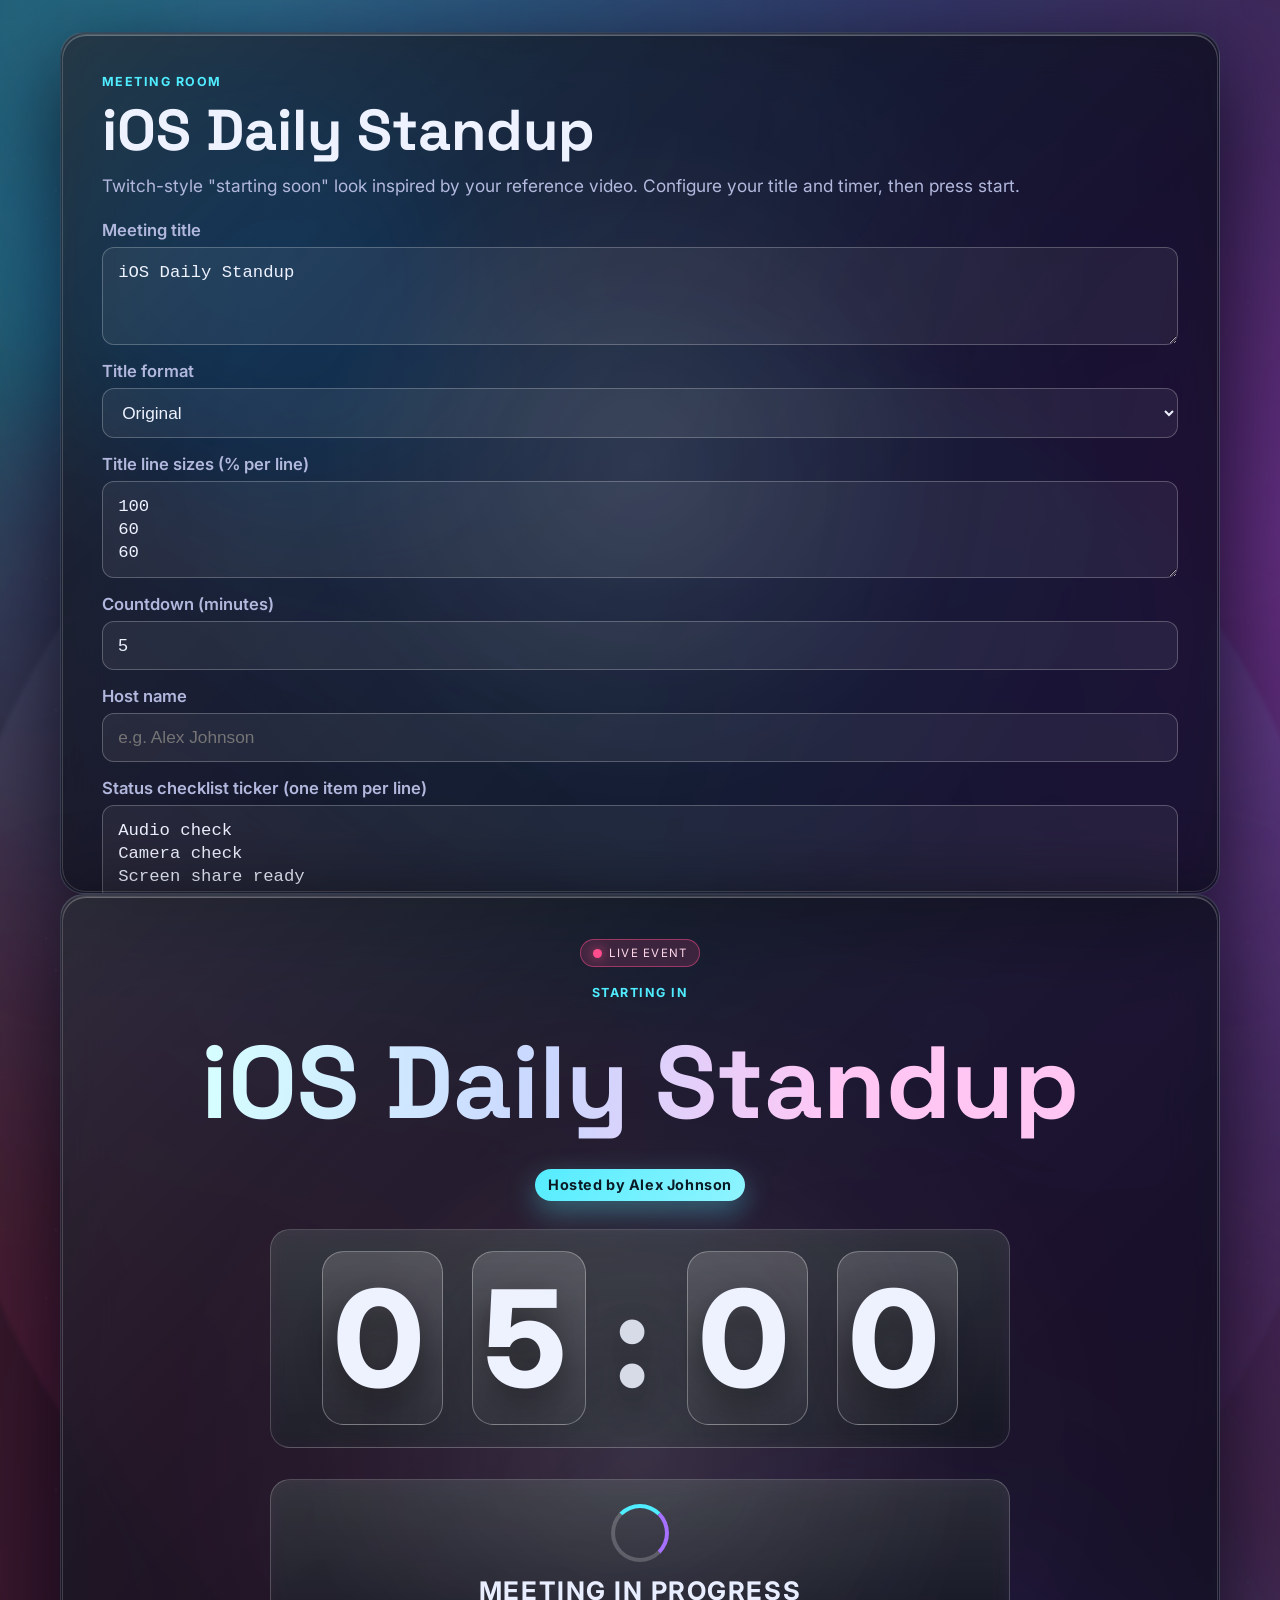
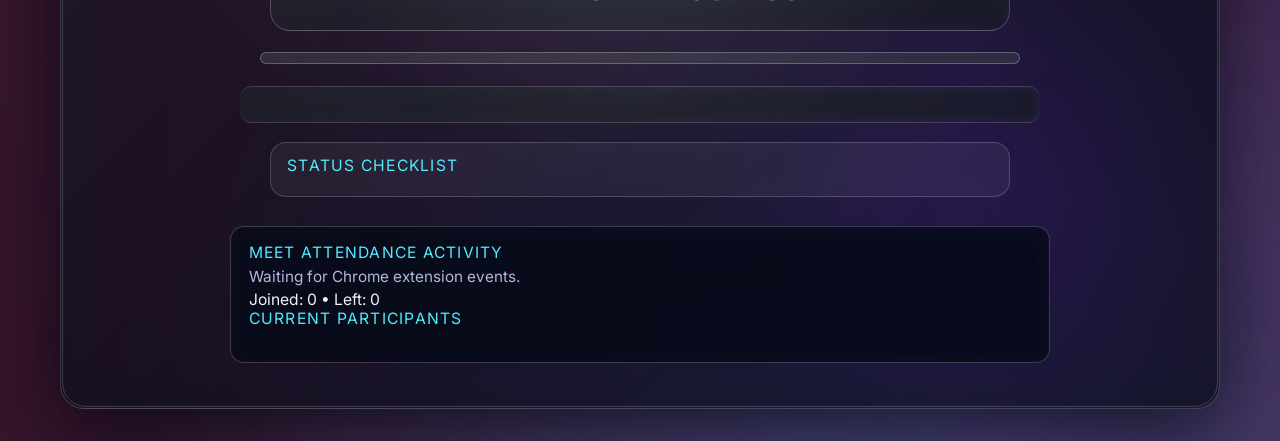
==== index.html @ 5a199151 "Show status checklist items in waiting screen UI" ====
<!doctype html>
<html lang="en">
  <head>
    <meta charset="UTF-8" />
    <meta name="viewport" content="width=device-width, initial-scale=1.0" />
    <title>Meeting Waiting Screen</title>
    <link rel="preconnect" href="https://fonts.googleapis.com" />
    <link rel="preconnect" href="https://fonts.gstatic.com" crossorigin />
    <link
      href="https://fonts.googleapis.com/css2?family=Inter:wght@400;600;700;800&family=Space+Grotesk:wght@500;700&display=swap"
      rel="stylesheet"
    />
    <link rel="stylesheet" href="styles.css" />
  </head>
  <body>
    <main class="app-shell">
      <div class="bg-motion-layer" aria-hidden="true"></div>
      <div class="liquid-bg liquid-bg-a" aria-hidden="true"></div>
      <div class="liquid-bg liquid-bg-b" aria-hidden="true"></div>
      <div class="liquid-bg liquid-bg-c" aria-hidden="true"></div>
          <div class="aurora aurora-a"></div>
          <div class="aurora aurora-b"></div>
          <div class="nebula-ring" aria-hidden="true"></div>
          <div class="prism-overlay" aria-hidden="true"></div>
          <div class="scanline-overlay" aria-hidden="true"></div>
          <div class="sparkle-overlay" aria-hidden="true"></div>
          <div class="grid-overlay" aria-hidden="true"></div>

      <section class="panel config-panel" id="configPanel">
        <p class="eyebrow">Meeting Room</p>
        <h1 id="titlePreview">iOS Daily Standup</h1>
        <p class="subtitle">
          Twitch-style "starting soon" look inspired by your reference video.
          Configure your title and timer, then press start.
        </p>

        <form id="configForm" class="form-grid" autocomplete="off">
          <label>
            Meeting title
            <textarea
              id="meetingTitle"
              rows="3"
              maxlength="140"
              placeholder="Type your meeting title (multiple lines supported)"
              required
            >iOS Daily Standup</textarea>
          </label>

          <label>
            Title format
            <select id="titleFormat">
              <option value="original">Original</option>
              <option value="uppercase">UPPERCASE</option>
              <option value="titlecase">Title Case</option>
            </select>
          </label>

          <label>
            Title line sizes (% per line)
            <textarea
              id="titleLineSizes"
              rows="3"
              placeholder="100&#10;75&#10;60"
            >100
60
60</textarea>
          </label>

          <label>
            Countdown (minutes)
            <input
              id="meetingMinutes"
              type="number"
              min="1"
              max="180"
              value="5"
              required
            />
          </label>

          <label>
            Host name
            <input
              id="meetingHost"
              type="text"
              maxlength="80"
              placeholder="e.g. Alex Johnson"
            />
          </label>

          <label>
            Status checklist ticker (one item per line)
            <textarea
              id="tickerChecklist"
              rows="3"
              maxlength="180"
              placeholder="Audio check&#10;Camera check&#10;Screen share ready"
            >Audio check
Camera check
Screen share ready</textarea>
          </label>

          <label>
            Animated background style
            <select id="backgroundTheme">
              <option value="nebula">Nebula Glow</option>
              <option value="sunset">Sunset Wave</option>
              <option value="matrix">Matrix Pulse</option>
              <option value="frost">Frost Bloom</option>
            </select>
          </label>

          <label class="checkbox-field">
            <input id="gentleVisuals" type="checkbox" checked />
            Gentle visuals (reduce blinking)
          </label>

          <label>
            Background music (built-in tracks)
            <select id="meetingMusicPreset">
              <option value="">No music</option>
              <option value="music/CalmWorkflow-FULL.mp3">Calm Workflow (Focus)</option>
              <option value="music/ChillVibesOnly-FULL.mp3">Chill Vibes Only (Lo‑fi)</option>
              <option value="music/AGrantedWish-FULL.mp3">A Granted Wish</option>
              <option value="music/Awards.mp3">Awards</option>
              <option value="music/BeyondtheSunset-FULL.mp3">Beyond the Sunset</option>
              <option value="music/BlueSkyFULL.mp3">Blue Sky</option>
              <option value="music/CalmCorporateAmbient.mp3">Calm Corporate Ambient</option>
              <option value="music/Champions-FULL.mp3">Champions</option>
              <option value="music/CorporateMotivationalInspiration-FULL.mp3">Corporate Motivational Inspiration</option>
              <option value="music/CorporatePerfection-FULL.mp3">Corporate Perfection</option>
              <option value="music/DanceAllNight-FULL.mp3">Dance All Night</option>
              <option value="music/DecisionsFULL.mp3">Decisions</option>
              <option value="music/Discover FULL.mp3">Discover</option>
              <option value="music/DreamCorporation-FULL.mp3">Dream Corporation</option>
              <option value="music/7bolzaZvgKbE.128.mp3">7bolzaZvgKbE (Upbeat)</option>
            </select>
          </label>

          <label>
            Or upload local music (mp3)
            <input id="meetingMusic" type="file" accept="audio/mpeg,audio/mp3" />
          </label>

          <div class="audio-preview-controls">
            <button id="previewMusicBtn" type="button">Preview Music</button>
            <span id="previewMusicStatus" class="preview-status">No track selected.</span>
          </div>

          <p class="inline-help">
            Use the included Chrome extension to push Meet participant updates directly to this page via
            <code>window.postMessage</code> using
            <code>{ type: "meet-presence-event", event: { type: "joined"|"left", name, timestamp, id? } }</code>.
            <span class="inline-help-actions">
              <a
                class="help-install-btn"
                href="https://developer.chrome.com/docs/extensions/get-started/tutorial/hello-world#load-unpacked"
                target="_blank"
                rel="noopener noreferrer"
              >
                Click here to install (quick guide)
              </a>
            </span>
            Chrome does not allow one-click install for local folders, so for this repo you still need:
            open
            <a href="chrome://extensions" target="_blank" rel="noopener noreferrer">chrome://extensions</a>,
            enable <strong>Developer mode</strong>, then click <strong>Load unpacked</strong> and select
            <code>chrome-extension/</code>.
          </p>

          <button id="startBtn" type="submit">Start Waiting Screen</button>
        </form>
      </section>

      <section class="panel waiting-panel hidden" id="waitingPanel">
        <div class="live-chip" aria-hidden="true"><span></span> LIVE EVENT</div>
        <p class="badge">Starting in</p>
        <h2 id="meetingTitleDisplay" class="waiting-title">iOS Daily Standup</h2>
        <p id="meetingHostDisplay" class="host-pill hidden">Hosted by Alex Johnson</p>

        <div class="countdown-stage" id="countdownStage">
          <p id="countdownDisplay" class="timer" aria-live="polite">
            <span class="digit" data-digit="m1">0</span>
            <span class="digit" data-digit="m2">5</span>
            <span class="colon">:</span>
            <span class="digit" data-digit="s1">0</span>
            <span class="digit" data-digit="s2">0</span>
          </p>
        </div>

        <div id="inProgressStage" class="in-progress-stage hidden" hidden aria-live="polite">
          <span class="in-progress-spinner" aria-hidden="true"></span>
          <p class="in-progress-text">Meeting in progress</p>
        </div>

        <div class="progress-bar-wrap" aria-hidden="true">
          <div class="progress-bar" id="barProgress"></div>
        </div>

        <p class="ticker" id="tickerText">
          <span class="ticker-track" id="tickerTrack">Stream intro mode active • Audio check • Camera check • Screen share ready • Stream intro mode active • Audio check • Camera check • Screen share ready •</span>
        </p>

        <section class="status-checklist-panel" aria-live="polite">
          <p class="presence-title">Status checklist</p>
          <ul id="statusChecklistDisplay" class="status-checklist-list"></ul>
        </section>

        <section class="presence-panel" id="presencePanel" aria-live="polite">
          <p class="presence-title">Meet attendance activity</p>
          <p class="presence-status" id="presenceStatus">
            Waiting for Chrome extension events.
          </p>
          <p class="presence-counts">
            Joined: <span id="joinedCount">0</span> • Left: <span id="leftCount">0</span>
          </p>
          <p class="presence-title">Current participants</p>
          <ul id="presencePeople" class="presence-events"></ul>
          <ul id="presenceEvents" class="presence-events hidden" aria-hidden="true"></ul>
        </section>

      </section>
    </main>

    <script src="script.js"></script>
  </body>
</html>
---- styles.css ----
:root {
  color-scheme: dark;
  --bg: #020207;
  --panel: rgba(5, 8, 18, 0.78);
  --panel-border: rgba(201, 226, 255, 0.2);
  --text: #eef2ff;
  --muted: #b2b8dd;
  --accent: #50ecff;
  --accent-2: #a771ff;
  --danger: #ff4d8d;
}

* {
  box-sizing: border-box;
}

body {
  margin: 0;
  min-height: 100vh;
  font-family: 'Inter', system-ui, sans-serif;
  color: var(--text);
  --mx: 50%;
  --my: 50%;
  background: radial-gradient(circle at 22% 10%, #12185a 0, transparent 36%),
    radial-gradient(circle at 80% 20%, #4a145f 0, transparent 40%),
    radial-gradient(circle at 52% 84%, #0a4564 0, transparent 34%), var(--bg);
  background-size: 130% 130%;
  animation: ambientShift 18s ease-in-out infinite;
  overflow-x: hidden;
  overflow-y: auto;
}

body[data-bg-theme='nebula'] {
  --bg: #020207;
  --panel: rgba(5, 8, 18, 0.78);
  --panel-border: rgba(201, 226, 255, 0.2);
  --accent: #50ecff;
  --accent-2: #a771ff;
  --danger: #ff4d8d;
}

body[data-bg-theme='sunset'] {
  --bg: #1a0814;
  --panel: rgba(26, 10, 25, 0.76);
  --panel-border: rgba(255, 203, 164, 0.28);
  --accent: #ff9f5d;
  --accent-2: #ff5fa2;
  --danger: #ff4d8d;
  background: radial-gradient(circle at 12% 12%, #4f113d 0, transparent 37%),
    radial-gradient(circle at 86% 16%, #933417 0, transparent 42%),
    radial-gradient(circle at 52% 86%, #3f173a 0, transparent 38%), var(--bg);
}

body[data-bg-theme='matrix'] {
  --bg: #030f0a;
  --panel: rgba(3, 20, 13, 0.8);
  --panel-border: rgba(125, 255, 180, 0.24);
  --accent: #4dff9f;
  --accent-2: #30d2be;
  --danger: #7dffb4;
  background: radial-gradient(circle at 15% 10%, #0f532f 0, transparent 37%),
    radial-gradient(circle at 80% 18%, #0d4538 0, transparent 42%),
    radial-gradient(circle at 50% 82%, #07271e 0, transparent 38%), var(--bg);
}

body[data-bg-theme='frost'] {
  --bg: #07111d;
  --panel: rgba(8, 20, 34, 0.78);
  --panel-border: rgba(185, 233, 255, 0.24);
  --accent: #7fd5ff;
  --accent-2: #9fbeff;
  --danger: #7bd8ff;
  background: radial-gradient(circle at 15% 10%, #174a74 0, transparent 37%),
    radial-gradient(circle at 84% 20%, #1d3268 0, transparent 42%),
    radial-gradient(circle at 50% 88%, #0a2e4f 0, transparent 38%), var(--bg);
}

.app-shell {
  min-height: 100vh;
  display: grid;
  place-items: center;
  padding: clamp(1.2rem, 3vw, 2rem);
  position: relative;
  overflow: hidden;
}

.bg-motion-layer {
  position: absolute;
  inset: -35%;
  pointer-events: none;
  z-index: 0;
  opacity: 0.55;
  background: conic-gradient(
      from 0deg at 25% 32%,
      rgba(80, 236, 255, 0.35),
      rgba(167, 113, 255, 0.18),
      rgba(255, 77, 141, 0.28),
      rgba(94, 255, 181, 0.22),
      rgba(80, 236, 255, 0.35)
    ),
    radial-gradient(circle at 70% 65%, rgba(140, 161, 255, 0.28), transparent 52%);
  filter: blur(50px) saturate(125%);
  transform-origin: 50% 50%;
  animation: bgOrbit 28s linear infinite, bgPulse 12s ease-in-out infinite;
}

.liquid-bg {
  position: absolute;
  width: 120vmax;
  aspect-ratio: 1;
  border-radius: 43% 57% 53% 47% / 40% 46% 54% 60%;
  pointer-events: none;
  filter: blur(22px) saturate(120%);
  opacity: 0.35;
  z-index: 0;
}

.liquid-bg-a {
  top: -35vmax;
  left: -18vmax;
  background: radial-gradient(circle at 30% 30%, rgba(131, 255, 251, 0.5), rgba(80, 236, 255, 0.12) 48%, transparent 70%);
  animation: liquidMorphA 24s ease-in-out infinite;
}

.liquid-bg-b {
  right: -24vmax;
  bottom: -40vmax;
  background: radial-gradient(circle at 56% 52%, rgba(200, 133, 255, 0.42), rgba(255, 77, 141, 0.16) 46%, transparent 70%);
  animation: liquidMorphB 26s ease-in-out infinite;
}

.liquid-bg-c {
  left: 50%;
  top: 50%;
  width: 95vmax;
  transform: translate(-50%, -50%);
  opacity: 0.26;
  background: radial-gradient(circle at 45% 40%, rgba(94, 255, 181, 0.33), rgba(75, 151, 255, 0.1) 44%, transparent 72%);
  animation: liquidMorphC 20s ease-in-out infinite;
}

.grid-overlay {
  position: absolute;
  inset: 0;
  background-image: linear-gradient(rgba(255, 255, 255, 0.04) 1px, transparent 1px),
    linear-gradient(90deg, rgba(255, 255, 255, 0.03) 1px, transparent 1px);
  background-size: 44px 44px;
  mask-image: radial-gradient(circle at 50% 50%, black 35%, transparent 90%);
  pointer-events: none;
  animation: gridDrift 20s linear infinite;
}

body[data-bg-theme='sunset'] .grid-overlay {
  opacity: 0.25;
  background-image: linear-gradient(rgba(255, 196, 170, 0.14) 1px, transparent 1px),
    linear-gradient(90deg, rgba(255, 146, 163, 0.1) 1px, transparent 1px);
}

body[data-bg-theme='matrix'] .grid-overlay {
  opacity: 0.4;
  background-image: linear-gradient(rgba(77, 255, 159, 0.12) 1px, transparent 1px),
    linear-gradient(90deg, rgba(48, 210, 190, 0.11) 1px, transparent 1px);
}

body[data-bg-theme='frost'] .grid-overlay {
  opacity: 0.34;
  background-image: linear-gradient(rgba(185, 233, 255, 0.12) 1px, transparent 1px),
    linear-gradient(90deg, rgba(159, 190, 255, 0.1) 1px, transparent 1px);
}

.sparkle-overlay {
  position: absolute;
  inset: -20%;
  pointer-events: none;
  opacity: 0.35;
  background-image: radial-gradient(2px 2px at 20% 30%, rgba(255, 255, 255, 0.8), transparent),
    radial-gradient(1.5px 1.5px at 70% 22%, rgba(146, 228, 255, 0.9), transparent),
    radial-gradient(1.8px 1.8px at 84% 74%, rgba(255, 182, 240, 0.85), transparent),
    radial-gradient(1.2px 1.2px at 42% 80%, rgba(255, 255, 255, 0.6), transparent);
  background-size: 260px 260px, 320px 320px, 360px 360px, 280px 280px;
  animation: sparkleDrift 16s linear infinite;
}

.scanline-overlay {
  position: absolute;
  inset: -15%;
  pointer-events: none;
  opacity: 0.1;
  background-image: repeating-linear-gradient(
    180deg,
    rgba(255, 255, 255, 0.08) 0,
    rgba(255, 255, 255, 0.08) 1px,
    transparent 1px,
    transparent 7px
  );
  mix-blend-mode: soft-light;
  animation: scanlineSlide 8s linear infinite;
}

.prism-overlay {
  position: absolute;
  inset: -18%;
  pointer-events: none;
  z-index: 0;
  opacity: 0.34;
  background:
    radial-gradient(circle at 15% 25%, rgba(125, 255, 230, 0.28), transparent 38%),
    radial-gradient(circle at 78% 24%, rgba(255, 131, 228, 0.26), transparent 40%),
    radial-gradient(circle at 52% 78%, rgba(117, 163, 255, 0.22), transparent 42%),
    conic-gradient(
      from 35deg at 50% 50%,
      rgba(80, 236, 255, 0.12),
      rgba(167, 113, 255, 0.08),
      rgba(255, 77, 141, 0.12),
      rgba(94, 255, 181, 0.1),
      rgba(80, 236, 255, 0.12)
    );
  mix-blend-mode: screen;
  filter: blur(12px) saturate(140%);
  animation: prismShift 18s ease-in-out infinite alternate;
}

body[data-bg-theme='frost'] .scanline-overlay {
  opacity: 0.16;
}

body[data-bg-theme='sunset'] .prism-overlay {
  opacity: 0.42;
  filter: blur(10px) saturate(145%);
}

body[data-bg-theme='matrix'] .prism-overlay {
  opacity: 0.3;
  filter: blur(13px) saturate(125%);
}

body[data-bg-theme='frost'] .prism-overlay {
  opacity: 0.36;
}

.aurora {
  position: absolute;
  border-radius: 50%;
  filter: blur(72px);
  opacity: 0.55;
  pointer-events: none;
}

.aurora-a {
  width: 370px;
  height: 370px;
  background: #1894ff;
  top: 6%;
  left: 7%;
  animation: floatA 9s ease-in-out infinite;
}

.aurora-b {
  width: 320px;
  height: 320px;
  background: #a24eff;
  bottom: 4%;
  right: 12%;
  animation: floatB 8.5s ease-in-out infinite;
}

body[data-bg-theme='sunset'] .aurora-a {
  background: #ff8d4f;
}

body[data-bg-theme='sunset'] .aurora-b {
  background: #ff4ca8;
}

body[data-bg-theme='matrix'] .aurora-a {
  background: #3df290;
}

body[data-bg-theme='matrix'] .aurora-b {
  background: #1cd2bf;
}

body[data-bg-theme='frost'] .aurora-a {
  background: #6ec6ff;
}

body[data-bg-theme='frost'] .aurora-b {
  background: #8fb4ff;
}

.nebula-ring {
  position: absolute;
  width: min(120vmax, 1400px);
  aspect-ratio: 1;
  border-radius: 50%;
  pointer-events: none;
  background: conic-gradient(
    from 0deg,
    rgba(80, 236, 255, 0.16),
    rgba(167, 113, 255, 0.07),
    rgba(255, 77, 141, 0.13),
    rgba(80, 236, 255, 0.16)
  );
  filter: blur(2px);
  opacity: 0.7;
  animation: ringSpin 20s linear infinite;
}

@keyframes floatA {
  0%,
  100% {
    transform: translate(0, 0);
  }
  50% {
    transform: translate(35px, -24px);
  }
}

@keyframes floatB {
  0%,
  100% {
    transform: translate(0, 0);
  }
  50% {
    transform: translate(-28px, 35px);
  }
}

@keyframes prismShift {
  0% {
    transform: rotate(0deg) scale(1);
  }
  50% {
    transform: rotate(14deg) scale(1.06);
  }
  100% {
    transform: rotate(-10deg) scale(1.02);
  }
}

.panel {
  position: relative;
  width: min(1160px, 100%);
  border: 1px solid var(--panel-border);
  background: linear-gradient(
      135deg,
      rgba(255, 255, 255, 0.12) 0%,
      rgba(255, 255, 255, 0.05) 28%,
      rgba(255, 255, 255, 0.01) 64%
    ),
    var(--panel);
  backdrop-filter: blur(24px) saturate(165%);
  -webkit-backdrop-filter: blur(24px) saturate(165%);
  border-radius: 24px;
  box-shadow: 0 28px 96px rgba(1, 3, 12, 0.78), inset 0 1px 0 rgba(255, 255, 255, 0.09);
  padding: clamp(1.6rem, 3.2vw, 2.9rem);
  z-index: 1;
  overflow: hidden;
  transform: none;
}

.panel::before {
  content: '';
  position: absolute;
  inset: -2px;
  border-radius: inherit;
  pointer-events: none;
  background: radial-gradient(760px circle at var(--mx) var(--my), rgba(255, 255, 255, 0.16), rgba(255, 255, 255, 0.02) 42%, transparent 62%);
  mix-blend-mode: screen;
  opacity: 0.72;
}

.panel::after {
  content: '';
  position: absolute;
  inset: 1px;
  border-radius: inherit;
  pointer-events: none;
  border: 1px solid rgba(255, 255, 255, 0.18);
  box-shadow: inset 0 1px 0 rgba(255, 255, 255, 0.3);
}

.config-panel {
  max-height: calc(100vh - 2.4rem);
  overflow-y: auto;
}

.hidden {
  display: none;
}

.eyebrow,
.badge {
  margin: 0;
  color: var(--accent);
  text-transform: uppercase;
  letter-spacing: 0.12em;
  font-weight: 700;
  font-size: 0.78rem;
}

h1,
h2 {
  margin: 0.6rem 0 0;
  font-family: 'Space Grotesk', 'Inter', sans-serif;
  font-size: clamp(1.95rem, 4.8vw, 3.6rem);
  line-height: 1.15;
}

.subtitle {
  margin: 0.9rem 0 1.5rem;
  color: var(--muted);
  font-size: 1.08rem;
}

.host-pill {
  margin: 0.75rem 0 0;
  display: inline-block;
  padding: 0.45rem 0.8rem;
  border-radius: 999px;
  font-size: 0.9rem;
  font-weight: 700;
  letter-spacing: 0.04em;
  color: #03141f;
  background: linear-gradient(120deg, var(--accent), #8bf4ff);
  box-shadow: 0 10px 28px rgba(80, 236, 255, 0.35);
}

.form-grid {
  display: grid;
  gap: 1rem;
}

label {
  display: grid;
  gap: 0.45rem;
  color: var(--muted);
  font-weight: 600;
  font-size: 1.04rem;
}

.checkbox-field {
  display: flex;
  align-items: center;
  gap: 0.6rem;
  cursor: pointer;
}

.checkbox-field input {
  width: 1.1rem;
  height: 1.1rem;
  margin: 0;
}

.inline-help {
  margin: -0.3rem 0 0;
  color: var(--muted);
  font-size: 0.94rem;
  line-height: 1.45;
}

.inline-help code {
  color: #d2f8ff;
  word-break: break-word;
}

.inline-help-actions {
  display: block;
  margin: 0.45rem 0 0.5rem;
}

.help-install-btn {
  display: inline-block;
  color: #03141f;
  text-decoration: none;
  font-weight: 700;
  border-radius: 10px;
  padding: 0.45rem 0.72rem;
  background: linear-gradient(120deg, var(--accent), #8bf4ff);
}

.help-install-btn:hover,
.help-install-btn:focus-visible {
  filter: brightness(1.08);
}

input,
select,
textarea {
  border: 1px solid rgba(255, 255, 255, 0.24);
  background: rgba(255, 255, 255, 0.06);
  color: var(--text);
  border-radius: 12px;
  padding: 0.8rem 0.95rem;
  font-size: 1.08rem;
  outline: none;
}

input:focus,
select:focus,
textarea:focus {
  border-color: var(--accent);
  box-shadow: 0 0 0 3px rgba(80, 236, 255, 0.2);
}


textarea {
  resize: vertical;
  min-height: 5.5rem;
  line-height: 1.35;
}

#titlePreview,
.waiting-title {
  white-space: normal;
}

.title-line {
  display: block;
  line-height: 1.08;
}
button {
  border: none;
  border-radius: 12px;
  padding: 0.85rem 1rem;
  font-size: 1.08rem;
  font-weight: 700;
  color: white;
  background: linear-gradient(120deg, var(--accent), var(--accent-2));
  cursor: pointer;
}

.audio-preview-controls {
  display: flex;
  flex-wrap: wrap;
  align-items: center;
  gap: 0.7rem;
}

.preview-status {
  color: var(--muted);
  font-size: 0.95rem;
}

.status-checklist-panel {
  width: min(88vw, 740px);
  border: 1px solid rgba(255, 255, 255, 0.18);
  border-radius: 16px;
  background: rgba(255, 255, 255, 0.05);
  padding: 0.85rem 1rem;
  text-align: left;
}

.status-checklist-list {
  margin: 0.45rem 0 0;
  padding-left: 1.2rem;
  display: grid;
  gap: 0.35rem;
  color: #d9f6ff;
}

.waiting-panel {
  text-align: center;
  display: grid;
  justify-items: center;
  gap: 1.15rem;
  padding-block: clamp(1.6rem, 3.5vw, 3.2rem);
}

.live-chip {
  display: inline-flex;
  align-items: center;
  gap: 0.45rem;
  font-size: 0.72rem;
  letter-spacing: 0.11em;
  text-transform: uppercase;
  color: #ffd8ea;
  background: rgba(255, 77, 141, 0.16);
  border: 1px solid rgba(255, 77, 141, 0.5);
  border-radius: 999px;
  padding: 0.36rem 0.72rem;
}

.live-chip span {
  width: 9px;
  height: 9px;
  border-radius: 999px;
  background: var(--danger);
  box-shadow: 0 0 12px rgba(255, 77, 141, 0.8);
  animation: pulse 1s ease-in-out infinite;
}

.waiting-title {
  max-width: 20ch;
  font-size: clamp(2.9rem, 8vw, 6.4rem);
  line-height: 1.08;
  background: linear-gradient(96deg, #d6ffff, #c9d6ff 40%, #ffc6f4 72%);
  -webkit-background-clip: text;
  background-clip: text;
  color: transparent;
}

.countdown-stage {
  margin: 0.6rem 0 0.2rem;
  width: min(88vw, 740px);
  display: grid;
  place-items: center;
  position: relative;
  border: 1px solid rgba(255, 255, 255, 0.18);
  border-radius: 20px;
  background: linear-gradient(180deg, rgba(255, 255, 255, 0.12), rgba(255, 255, 255, 0.03));
  backdrop-filter: blur(8px);
  padding: 1.35rem 1.25rem;
}

.in-progress-stage {
  margin: 0.6rem 0 0.2rem;
  width: min(88vw, 740px);
  display: grid;
  place-items: center;
  gap: 0.8rem;
  border: 1px solid rgba(255, 255, 255, 0.2);
  border-radius: 20px;
  background: linear-gradient(180deg, rgba(255, 255, 255, 0.12), rgba(255, 255, 255, 0.03));
  backdrop-filter: blur(8px);
  padding: 1.5rem 1.25rem;
}

.in-progress-spinner {
  width: 58px;
  height: 58px;
  border-radius: 50%;
  border: 4px solid rgba(255, 255, 255, 0.2);
  border-top-color: var(--accent);
  border-right-color: var(--accent-2);
  animation: spin 900ms linear infinite;
}

.in-progress-text {
  margin: 0;
  font-size: clamp(1.2rem, 2.4vw, 1.6rem);
  font-weight: 700;
  letter-spacing: 0.06em;
  text-transform: uppercase;
  color: #e8eeff;
  animation: inProgressPulse 1.5s ease-in-out infinite;
}

.timer {
  margin: 0;
  font-size: clamp(3.8rem, 13vw, 8.4rem);
  line-height: 1;
  font-weight: 800;
  letter-spacing: 0.06em;
  display: inline-flex;
  align-items: center;
  gap: 0.22em;
  text-shadow: 0 16px 36px rgba(0, 0, 0, 0.5);
}

.digit {
  min-width: 0.66em;
  display: inline-grid;
  place-items: center;
  padding: 0.14em 0.08em;
  border-radius: 0.16em;
  background: linear-gradient(180deg, rgba(255, 255, 255, 0.15), rgba(255, 255, 255, 0.03));
  border: 1px solid rgba(255, 255, 255, 0.32);
}

.colon {
  opacity: 0.88;
  animation: blink 1s steps(1, end) infinite;
}

@keyframes blink {
  0%,
  42% {
    opacity: 0.92;
  }
  52%,
  100% {
    opacity: 0.18;
  }
}

.digit-change {
  animation: flipIn 420ms cubic-bezier(0.2, 0.8, 0.2, 1);
}

body[data-visual-mode='gentle'] .colon,
body[data-visual-mode='gentle'] .live-chip span,
body[data-visual-mode='gentle'] .digit-change,
body[data-visual-mode='gentle'] .ticker-track,
body[data-visual-mode='gentle'] .scanline-overlay,
body[data-visual-mode='gentle'] .sparkle-overlay,
body[data-visual-mode='gentle'] .bg-motion-layer,
body[data-visual-mode='gentle'] .liquid-bg,
body[data-visual-mode='gentle'] .aurora,
body[data-visual-mode='gentle'] .nebula-ring,
body[data-visual-mode='gentle'] .prism-overlay,
body[data-visual-mode='gentle'] .grid-overlay,
body[data-visual-mode='gentle'] .in-progress-spinner,
body[data-visual-mode='gentle'] .in-progress-text {
  animation: none !important;
}

body[data-visual-mode='gentle'] .scanline-overlay,
body[data-visual-mode='gentle'] .sparkle-overlay,
body[data-visual-mode='gentle'] .grid-overlay {
  opacity: 0.08;
}

@keyframes flipIn {
  0% {
    transform: translateY(10px) rotateX(-76deg);
    opacity: 0.3;
    filter: blur(2px);
  }
  50% {
    opacity: 1;
  }
  100% {
    transform: translateY(0) rotateX(0deg);
    filter: blur(0);
  }
}

@keyframes spin {
  to {
    transform: rotate(360deg);
  }
}

@keyframes inProgressPulse {
  0%,
  100% {
    opacity: 0.72;
    text-shadow: 0 0 0 rgba(80, 236, 255, 0);
  }
  50% {
    opacity: 1;
    text-shadow: 0 0 16px rgba(80, 236, 255, 0.4);
  }
}

.progress-bar-wrap {
  width: min(90vw, 760px);
  height: 12px;
  border-radius: 999px;
  background: rgba(255, 255, 255, 0.11);
  overflow: hidden;
  border: 1px solid rgba(255, 255, 255, 0.25);
  backdrop-filter: blur(8px);
}

.progress-bar {
  height: 100%;
  width: 0;
  background: linear-gradient(90deg, var(--accent), var(--accent-2));
  box-shadow: 0 0 20px rgba(80, 236, 255, 0.45);
  transition: width 0.35s ease;
}

.ticker {
  margin: 0.2rem 0 0;
  width: min(90vw, 800px);
  color: var(--muted);
  font-size: 1rem;
  overflow: hidden;
  border-top: 1px solid rgba(255, 255, 255, 0.15);
  border-bottom: 1px solid rgba(255, 255, 255, 0.15);
  background: rgba(255, 255, 255, 0.05);
  backdrop-filter: blur(7px);
  border-radius: 12px;
  padding: 0.48rem 0;
  position: relative;
}

.ticker-track {
  display: inline-block;
  white-space: nowrap;
  padding-left: 100%;
  animation: tickerMarquee 18s linear infinite;
}

.presence-panel {
  width: min(90vw, 820px);
  margin-top: 0.65rem;
  text-align: left;
  border: 1px solid rgba(255, 255, 255, 0.2);
  border-radius: 14px;
  background: rgba(4, 8, 24, 0.5);
  padding: 1rem 1.1rem;
  backdrop-filter: blur(10px);
}

.presence-hidden {
  display: none;
}

.presence-title,
.presence-status,
.presence-counts {
  margin: 0;
}

.presence-title {
  font-size: 0.98rem;
  text-transform: uppercase;
  letter-spacing: 0.08em;
  color: var(--accent);
}

.presence-status {
  margin-top: 0.3rem;
  color: var(--muted);
  font-size: 0.96rem;
}

.presence-counts {
  margin-top: 0.3rem;
  font-size: 0.98rem;
}

.presence-events {
  margin: 0.55rem 0 0;
  padding: 0;
  list-style: none;
  display: grid;
  gap: 0.35rem;
  max-height: 180px;
  overflow: auto;
}

.presence-events li {
  padding: 0.36rem 0.52rem;
  border-radius: 8px;
  border: 1px solid rgba(255, 255, 255, 0.14);
  background: rgba(255, 255, 255, 0.04);
  font-size: 0.95rem;
}

@keyframes tickerMarquee {
  0% {
    transform: translateX(0);
  }
  100% {
    transform: translateX(-50%);
  }
}

@keyframes pulse {
  0%,
  100% {
    transform: scale(1);
    opacity: 1;
  }
  50% {
    transform: scale(0.72);
    opacity: 0.62;
  }
}

@keyframes ambientShift {
  0%,
  100% {
    background-position: 0% 50%;
  }
  50% {
    background-position: 100% 50%;
  }
}

@keyframes bgOrbit {
  0% {
    transform: rotate(0deg) scale(1);
  }
  50% {
    transform: rotate(180deg) scale(1.08);
  }
  100% {
    transform: rotate(360deg) scale(1);
  }
}

@keyframes bgPulse {
  0%,
  100% {
    opacity: 0.5;
  }
  50% {
    opacity: 0.72;
  }
}

@keyframes gridDrift {
  0% {
    transform: translate3d(0, 0, 0);
  }
  100% {
    transform: translate3d(22px, 16px, 0);
  }
}

@keyframes ringSpin {
  0% {
    transform: scale(1) rotate(0deg);
  }
  50% {
    transform: scale(1.04) rotate(180deg);
  }
  100% {
    transform: scale(1) rotate(360deg);
  }
}

@keyframes sparkleDrift {
  0% {
    transform: translate3d(0, 0, 0);
  }
  50% {
    transform: translate3d(-40px, -30px, 0);
  }
  100% {
    transform: translate3d(0, 0, 0);
  }
}

@keyframes scanlineSlide {
  0% {
    transform: translateY(0);
  }
  100% {
    transform: translateY(24px);
  }
}

@keyframes liquidMorphA {
  0%,
  100% {
    transform: translate3d(0, 0, 0) rotate(0deg) scale(1);
    border-radius: 43% 57% 53% 47% / 40% 46% 54% 60%;
  }
  50% {
    transform: translate3d(6vmax, 4vmax, 0) rotate(180deg) scale(1.08);
    border-radius: 58% 42% 45% 55% / 54% 40% 60% 46%;
  }
}

@keyframes liquidMorphB {
  0%,
  100% {
    transform: translate3d(0, 0, 0) rotate(0deg) scale(1);
    border-radius: 51% 49% 37% 63% / 56% 40% 60% 44%;
  }
  50% {
    transform: translate3d(-8vmax, -4vmax, 0) rotate(-180deg) scale(1.09);
    border-radius: 37% 63% 55% 45% / 42% 58% 42% 58%;
  }
}

@keyframes liquidMorphC {
  0%,
  100% {
    transform: translate(-50%, -50%) rotate(0deg) scale(1);
    border-radius: 54% 46% 58% 42% / 45% 55% 45% 55%;
  }
  50% {
    transform: translate(calc(-50% + 5vmax), calc(-50% - 3vmax)) rotate(160deg) scale(1.12);
    border-radius: 38% 62% 43% 57% / 62% 38% 62% 38%;
  }
}

@media (prefers-reduced-motion: reduce) {
  *,
  *::before,
  *::after {
    animation-duration: 0.01ms !important;
    animation-iteration-count: 1 !important;
    transition-duration: 0.01ms !important;
  }
}

@media (max-width: 580px) {
  .panel {
    border-radius: 16px;
  }

  .subtitle,
  .ticker {
    font-size: 0.88rem;
  }
}
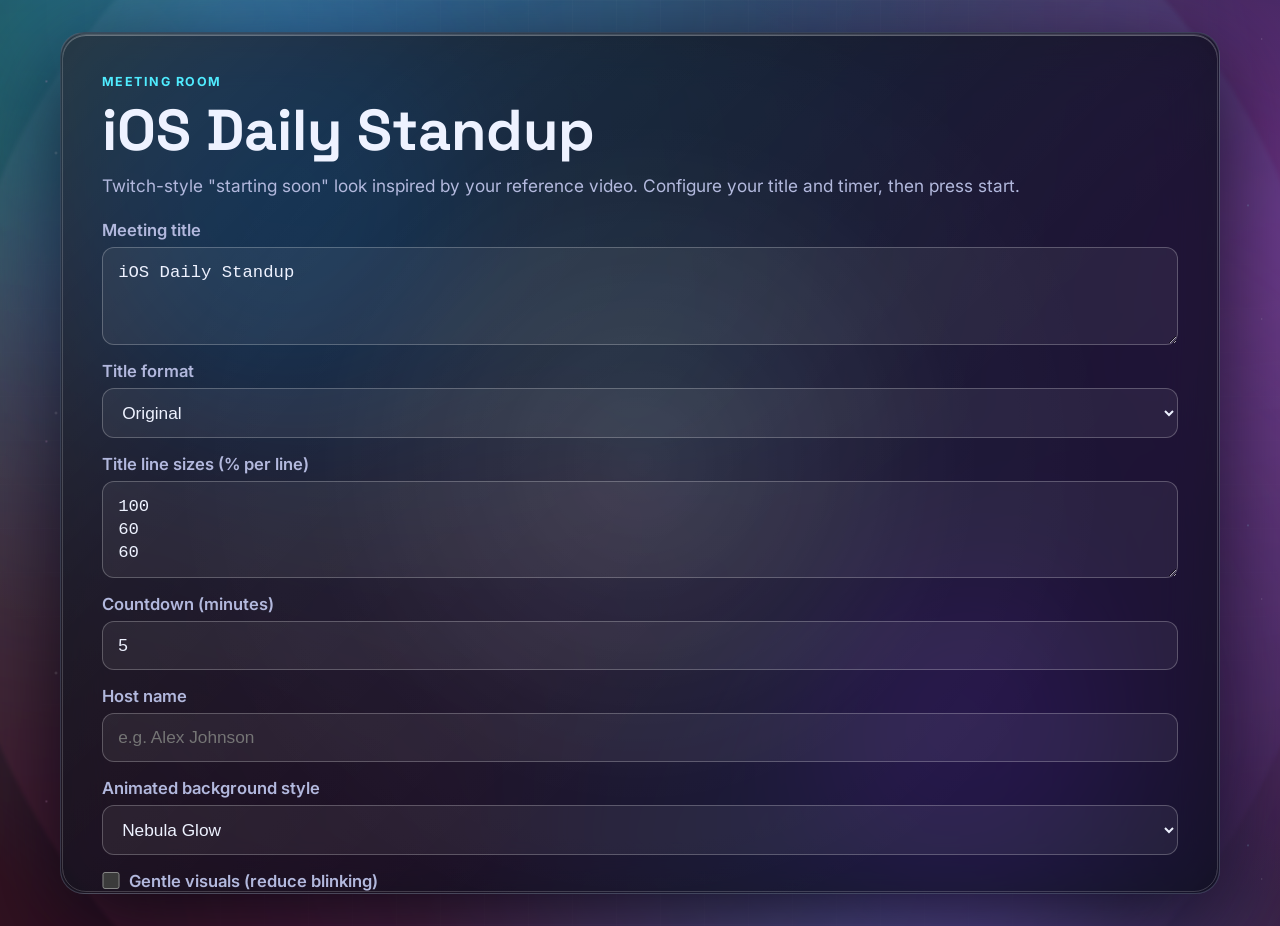
==== commit 427faf8d: "Re-enable in-progress animation by default" ====
--- a/index.html
+++ b/index.html
@@ -89,18 +89,6 @@
           </label>
 
           <label>
-            Status checklist ticker (one item per line)
-            <textarea
-              id="tickerChecklist"
-              rows="3"
-              maxlength="180"
-              placeholder="Audio check&#10;Camera check&#10;Screen share ready"
-            >Audio check
-Camera check
-Screen share ready</textarea>
-          </label>
-
-          <label>
             Animated background style
             <select id="backgroundTheme">
               <option value="nebula">Nebula Glow</option>
@@ -111,7 +99,7 @@
           </label>
 
           <label class="checkbox-field">
-            <input id="gentleVisuals" type="checkbox" checked />
+            <input id="gentleVisuals" type="checkbox" />
             Gentle visuals (reduce blinking)
           </label>
 
@@ -201,11 +189,6 @@
           <span class="ticker-track" id="tickerTrack">Stream intro mode active • Audio check • Camera check • Screen share ready • Stream intro mode active • Audio check • Camera check • Screen share ready •</span>
         </p>
 
-        <section class="status-checklist-panel" aria-live="polite">
-          <p class="presence-title">Status checklist</p>
-          <ul id="statusChecklistDisplay" class="status-checklist-list"></ul>
-        </section>
-
         <section class="presence-panel" id="presencePanel" aria-live="polite">
           <p class="presence-title">Meet attendance activity</p>
           <p class="presence-status" id="presenceStatus">
--- a/styles.css
+++ b/styles.css
@@ -385,8 +385,9 @@
   overflow-y: auto;
 }
 
-.hidden {
-  display: none;
+.hidden,
+[hidden] {
+  display: none !important;
 }
 
 .eyebrow,
@@ -540,23 +541,6 @@
 .preview-status {
   color: var(--muted);
   font-size: 0.95rem;
-}
-
-.status-checklist-panel {
-  width: min(88vw, 740px);
-  border: 1px solid rgba(255, 255, 255, 0.18);
-  border-radius: 16px;
-  background: rgba(255, 255, 255, 0.05);
-  padding: 0.85rem 1rem;
-  text-align: left;
-}
-
-.status-checklist-list {
-  margin: 0.45rem 0 0;
-  padding-left: 1.2rem;
-  display: grid;
-  gap: 0.35rem;
-  color: #d9f6ff;
 }
 
 .waiting-panel {
@@ -699,9 +683,7 @@
 body[data-visual-mode='gentle'] .aurora,
 body[data-visual-mode='gentle'] .nebula-ring,
 body[data-visual-mode='gentle'] .prism-overlay,
-body[data-visual-mode='gentle'] .grid-overlay,
-body[data-visual-mode='gentle'] .in-progress-spinner,
-body[data-visual-mode='gentle'] .in-progress-text {
+body[data-visual-mode='gentle'] .grid-overlay {
   animation: none !important;
 }
 
@@ -780,8 +762,8 @@
 .ticker-track {
   display: inline-block;
   white-space: nowrap;
-  padding-left: 100%;
-  animation: tickerMarquee 18s linear infinite;
+  padding-right: 2rem;
+  animation: tickerMarquee 20s linear infinite;
 }
 
 .presence-panel {
@@ -843,10 +825,10 @@
 
 @keyframes tickerMarquee {
   0% {
-    transform: translateX(0);
-  }
-  100% {
-    transform: translateX(-50%);
+    transform: translateX(100%);
+  }
+  100% {
+    transform: translateX(-100%);
   }
 }
 
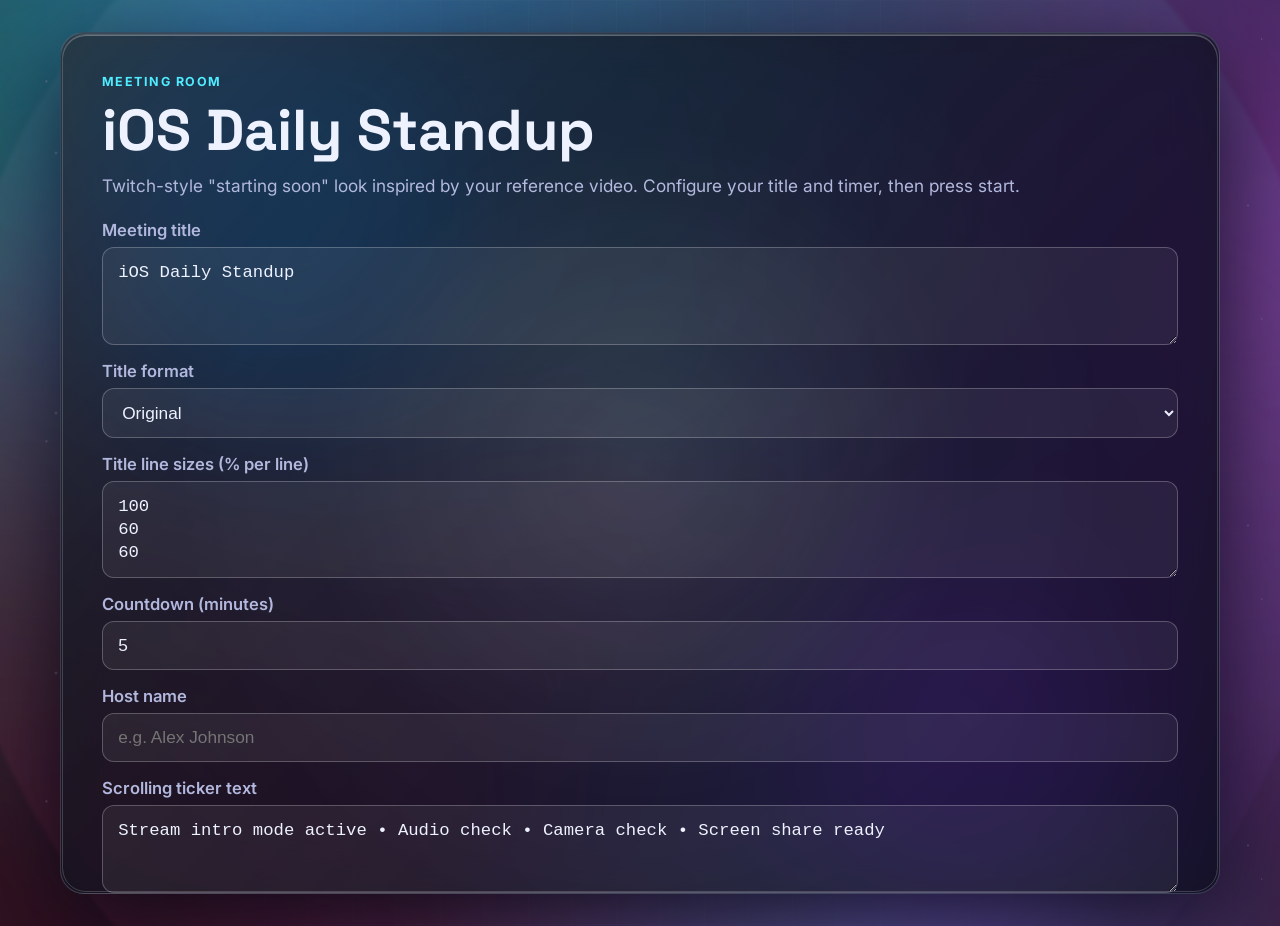
==== commit d5146e40: "Add configurable scrolling ticker message" ====
--- a/index.html
+++ b/index.html
@@ -89,6 +89,16 @@
           </label>
 
           <label>
+            Scrolling ticker text
+            <textarea
+              id="tickerMessage"
+              rows="2"
+              maxlength="240"
+              placeholder="Type scrolling ticker text"
+            >Stream intro mode active • Audio check • Camera check • Screen share ready</textarea>
+          </label>
+
+          <label>
             Animated background style
             <select id="backgroundTheme">
               <option value="nebula">Nebula Glow</option>
@@ -165,6 +175,11 @@
         <p class="badge">Starting in</p>
         <h2 id="meetingTitleDisplay" class="waiting-title">iOS Daily Standup</h2>
         <p id="meetingHostDisplay" class="host-pill hidden">Hosted by Alex Johnson</p>
+        <button id="editConfigBtn" type="button" class="secondary-btn">Back to settings</button>
+        <label class="checkbox-field waiting-toggle">
+          <input id="gentleVisualsWaiting" type="checkbox" />
+          Gentle visuals
+        </label>
 
         <div class="countdown-stage" id="countdownStage">
           <p id="countdownDisplay" class="timer" aria-live="polite">
--- a/styles.css
+++ b/styles.css
@@ -427,6 +427,29 @@
   box-shadow: 0 10px 28px rgba(80, 236, 255, 0.35);
 }
 
+.waiting-toggle {
+  width: fit-content;
+  margin: 0.9rem auto 0;
+  font-size: 0.92rem;
+  color: #d6f6ff;
+}
+
+.secondary-btn {
+  margin: 0.9rem auto 0;
+  padding: 0.5rem 0.9rem;
+  border-radius: 999px;
+  border: 1px solid rgba(139, 244, 255, 0.6);
+  background: rgba(3, 20, 31, 0.5);
+  color: #dff9ff;
+  font-weight: 700;
+  cursor: pointer;
+}
+
+.secondary-btn:hover,
+.secondary-btn:focus-visible {
+  background: rgba(3, 20, 31, 0.72);
+}
+
 .form-grid {
   display: grid;
   gap: 1rem;
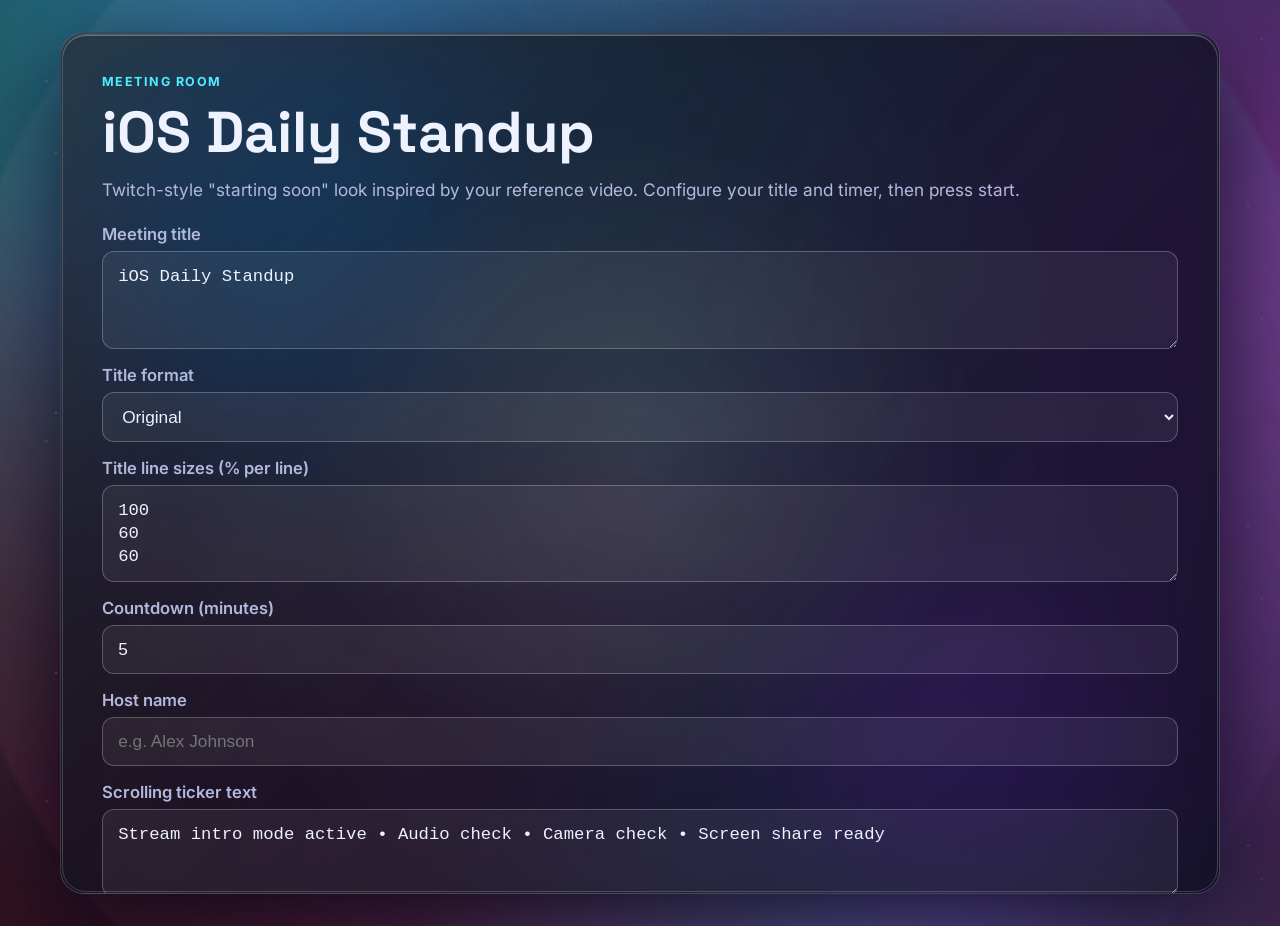
==== commit 314a8607: "Fix bug" ====
--- a/index.html
+++ b/index.html
@@ -172,14 +172,10 @@
 
       <section class="panel waiting-panel hidden" id="waitingPanel">
         <div class="live-chip" aria-hidden="true"><span></span> LIVE EVENT</div>
-        <p class="badge">Starting in</p>
+        <p class="badge">Welcome to</p>
         <h2 id="meetingTitleDisplay" class="waiting-title">iOS Daily Standup</h2>
         <p id="meetingHostDisplay" class="host-pill hidden">Hosted by Alex Johnson</p>
-        <button id="editConfigBtn" type="button" class="secondary-btn">Back to settings</button>
-        <label class="checkbox-field waiting-toggle">
-          <input id="gentleVisualsWaiting" type="checkbox" />
-          Gentle visuals
-        </label>
+
 
         <div class="countdown-stage" id="countdownStage">
           <p id="countdownDisplay" class="timer" aria-live="polite">
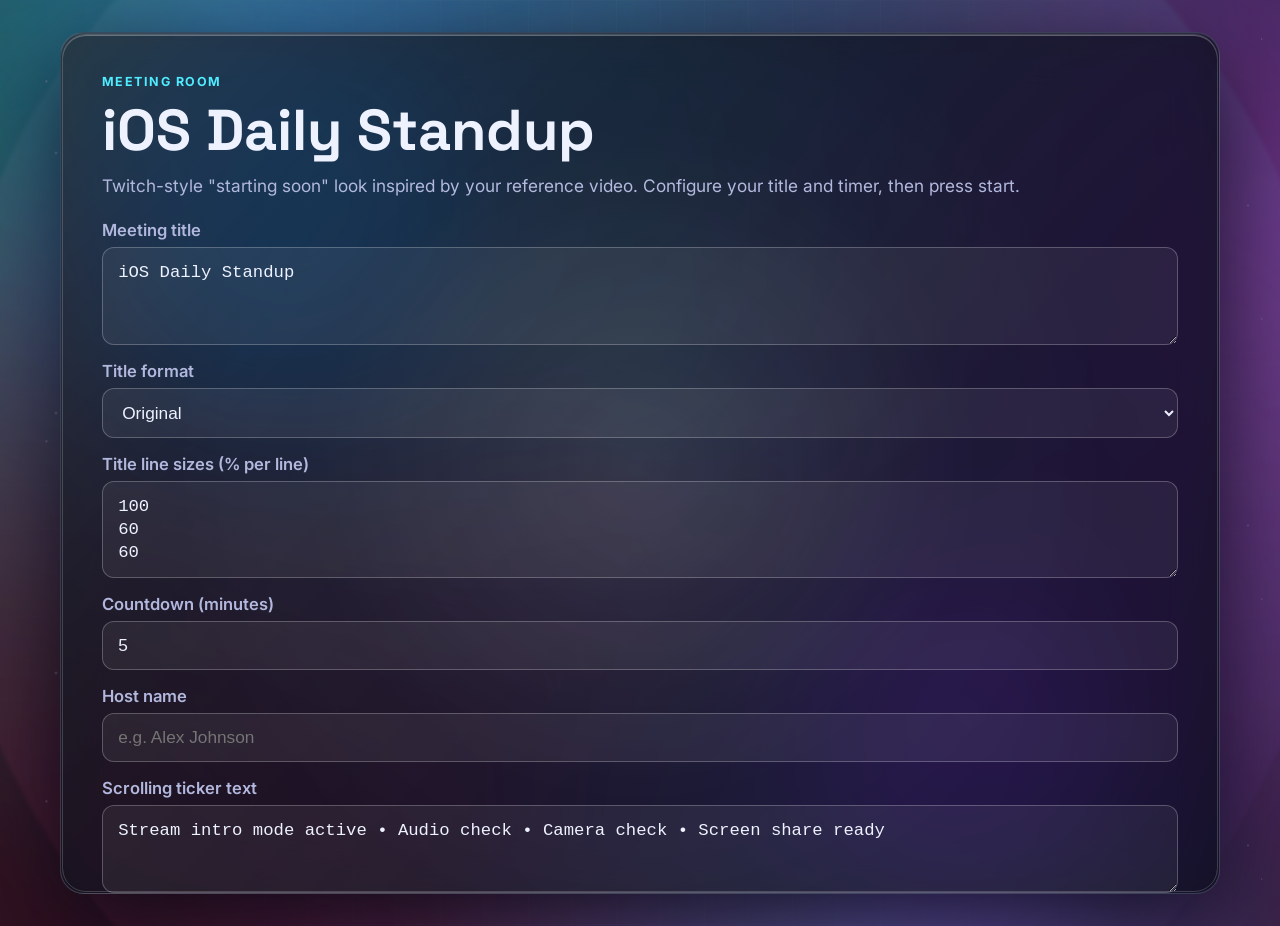
==== commit 34f5df9b: "sdfsfd" ====
--- a/index.html
+++ b/index.html
@@ -175,7 +175,11 @@
         <p class="badge">Welcome to</p>
         <h2 id="meetingTitleDisplay" class="waiting-title">iOS Daily Standup</h2>
         <p id="meetingHostDisplay" class="host-pill hidden">Hosted by Alex Johnson</p>
-
+        <button id="editConfigBtn" type="button" class="secondary-btn">Back to settings</button>
+        <label class="checkbox-field waiting-toggle">
+          <input id="gentleVisualsWaiting" type="checkbox" />
+          Gentle visuals
+        </label>
 
         <div class="countdown-stage" id="countdownStage">
           <p id="countdownDisplay" class="timer" aria-live="polite">
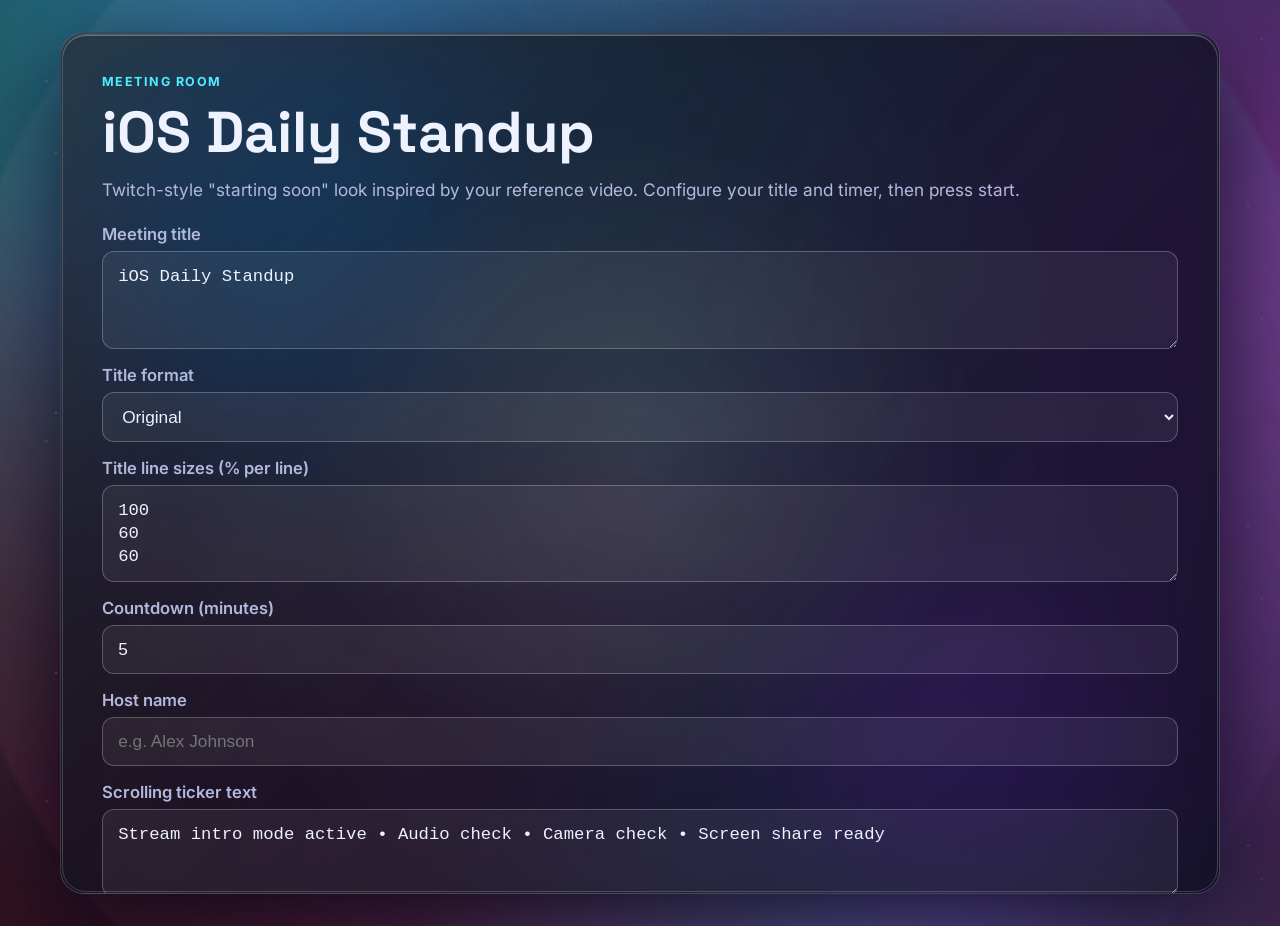
==== commit 3a916397: "sdfsdf" ====
--- a/index.html
+++ b/index.html
@@ -175,10 +175,8 @@
         <p class="badge">Welcome to</p>
         <h2 id="meetingTitleDisplay" class="waiting-title">iOS Daily Standup</h2>
         <p id="meetingHostDisplay" class="host-pill hidden">Hosted by Alex Johnson</p>
-        <button id="editConfigBtn" type="button" class="secondary-btn">Back to settings</button>
         <label class="checkbox-field waiting-toggle">
           <input id="gentleVisualsWaiting" type="checkbox" />
-          Gentle visuals
         </label>
 
         <div class="countdown-stage" id="countdownStage">
